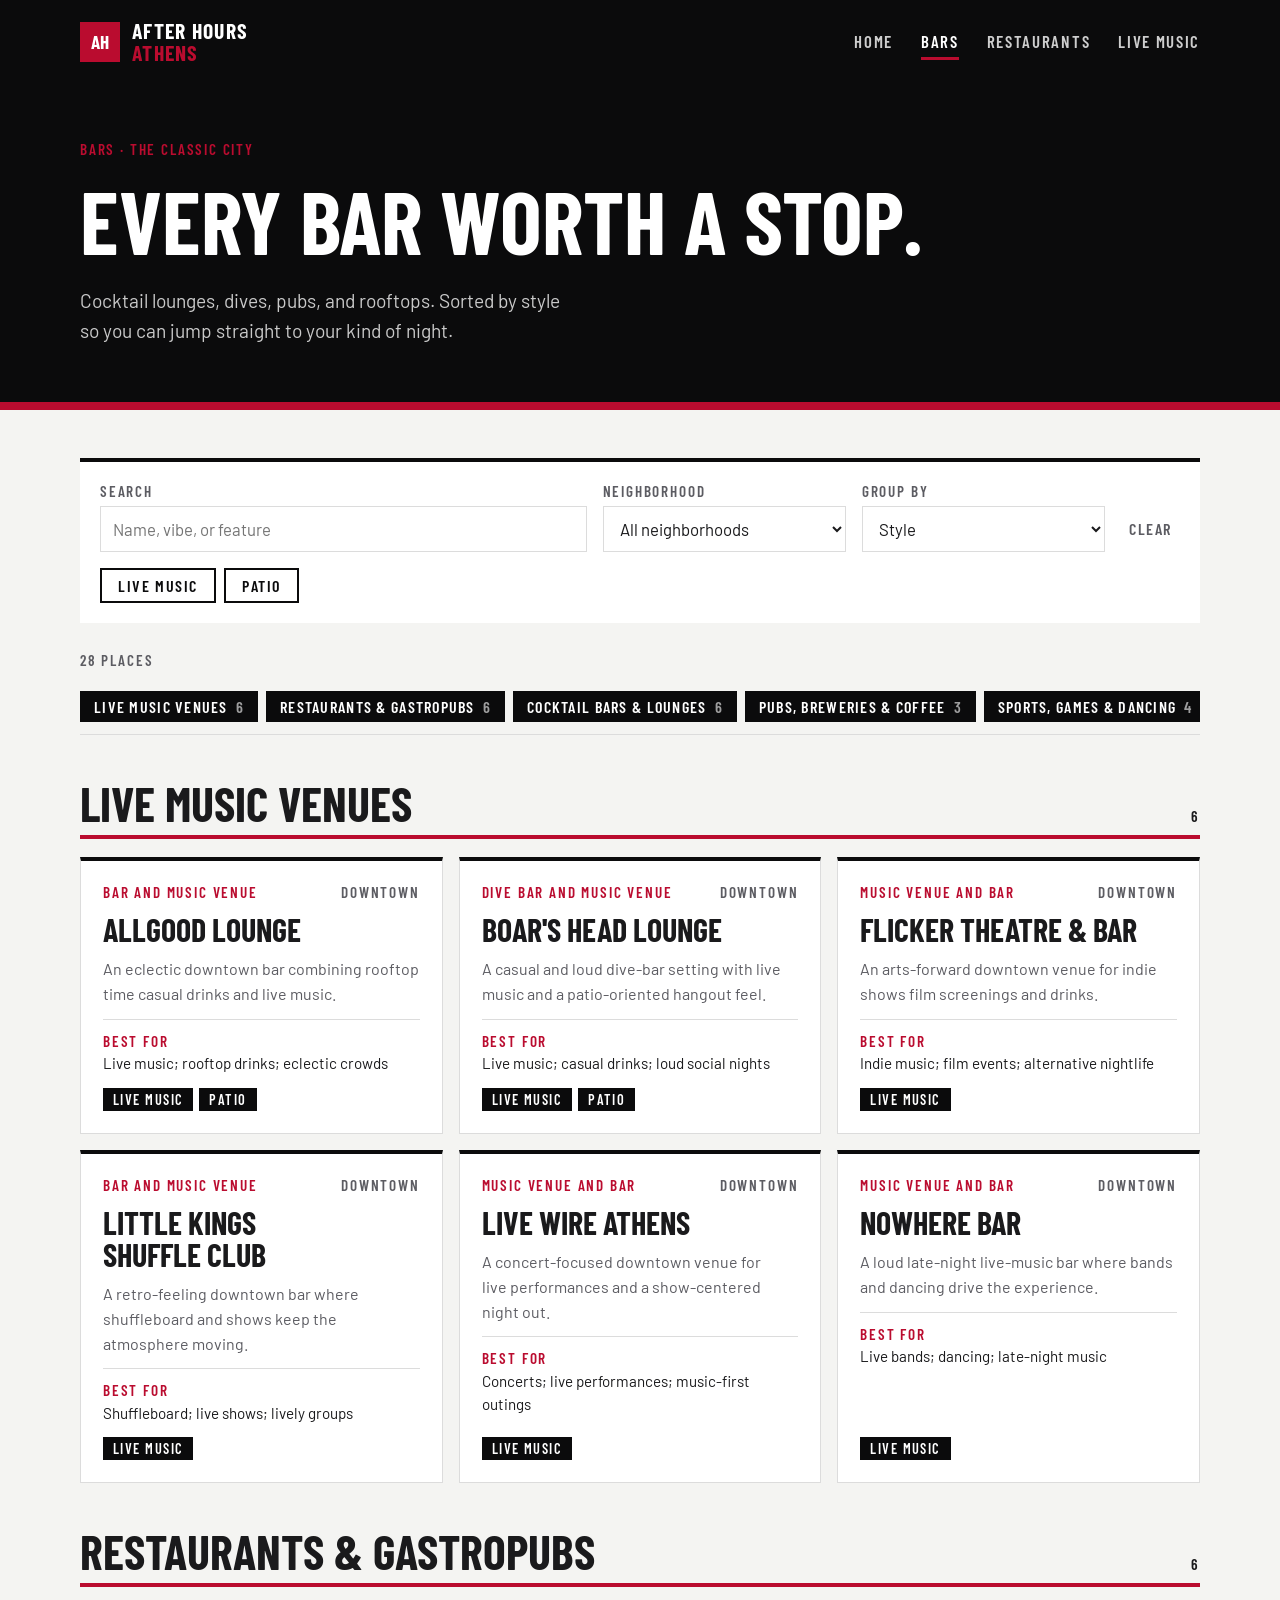
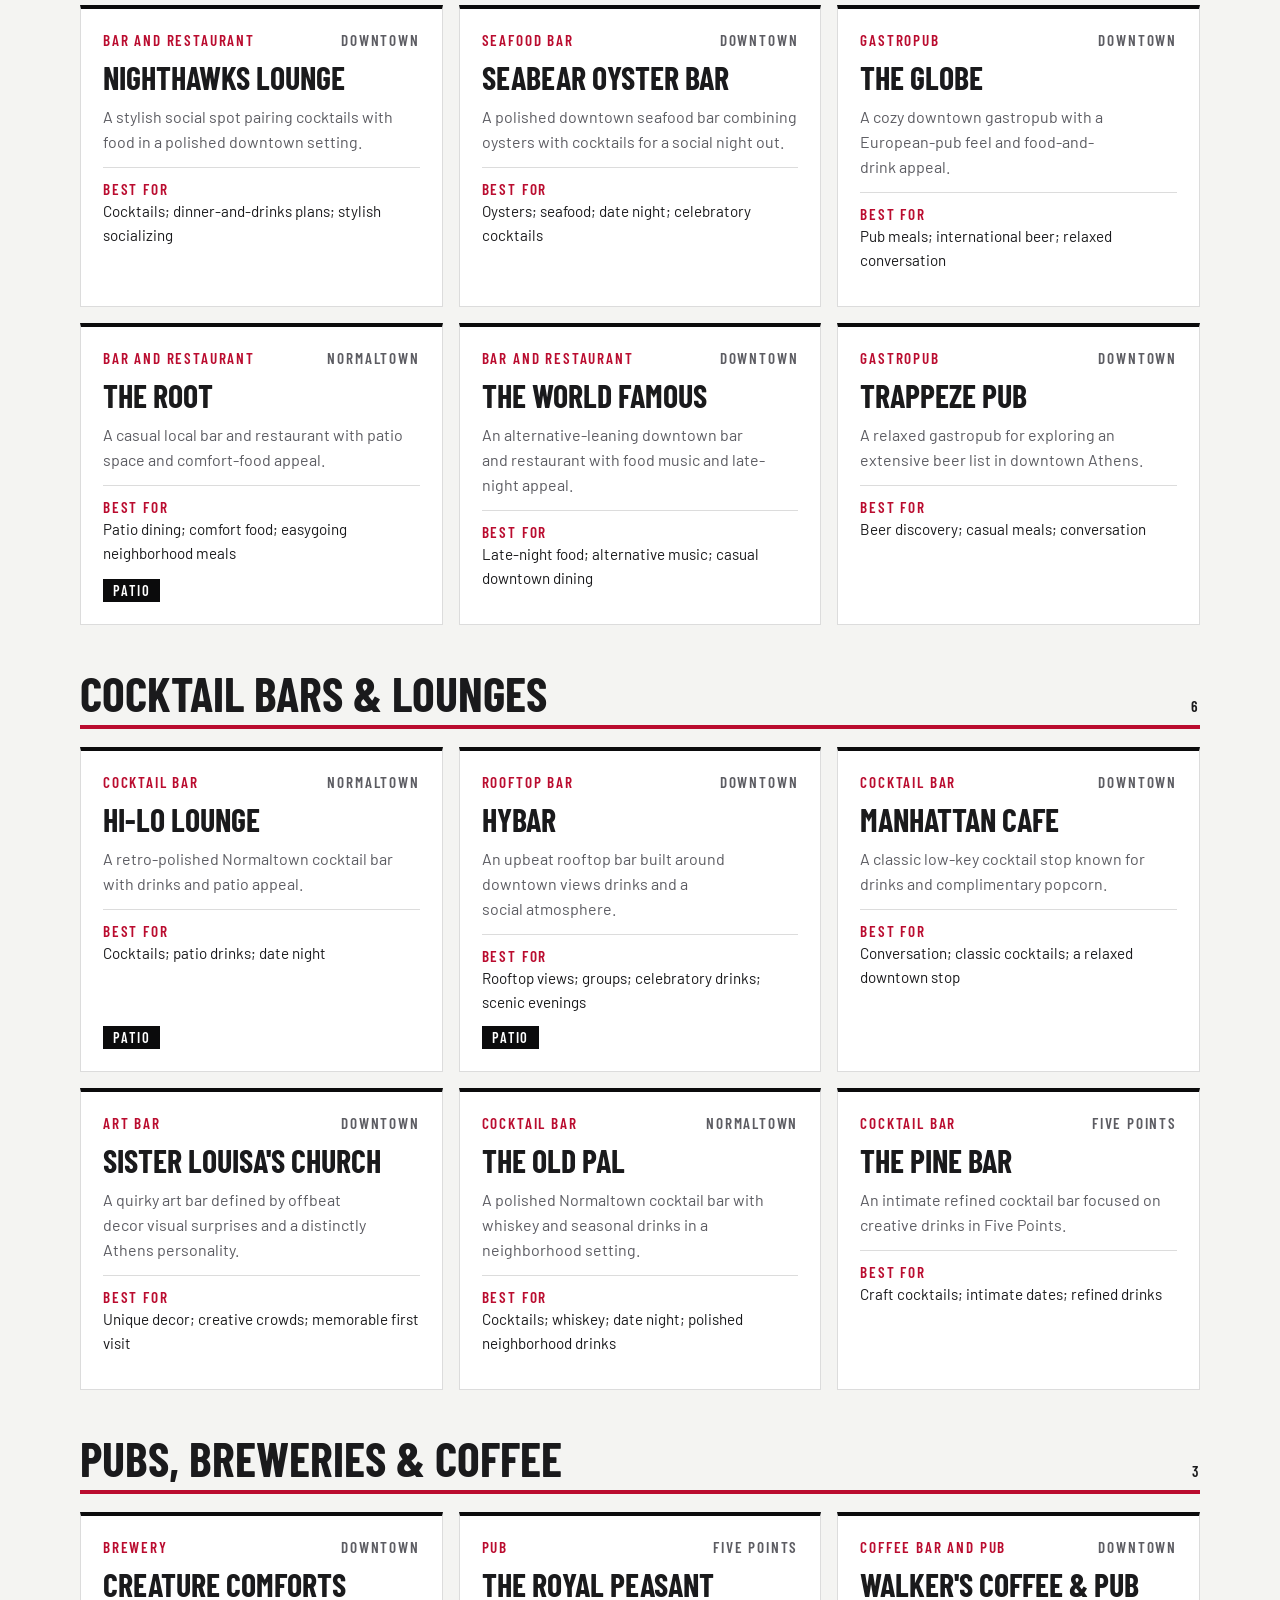
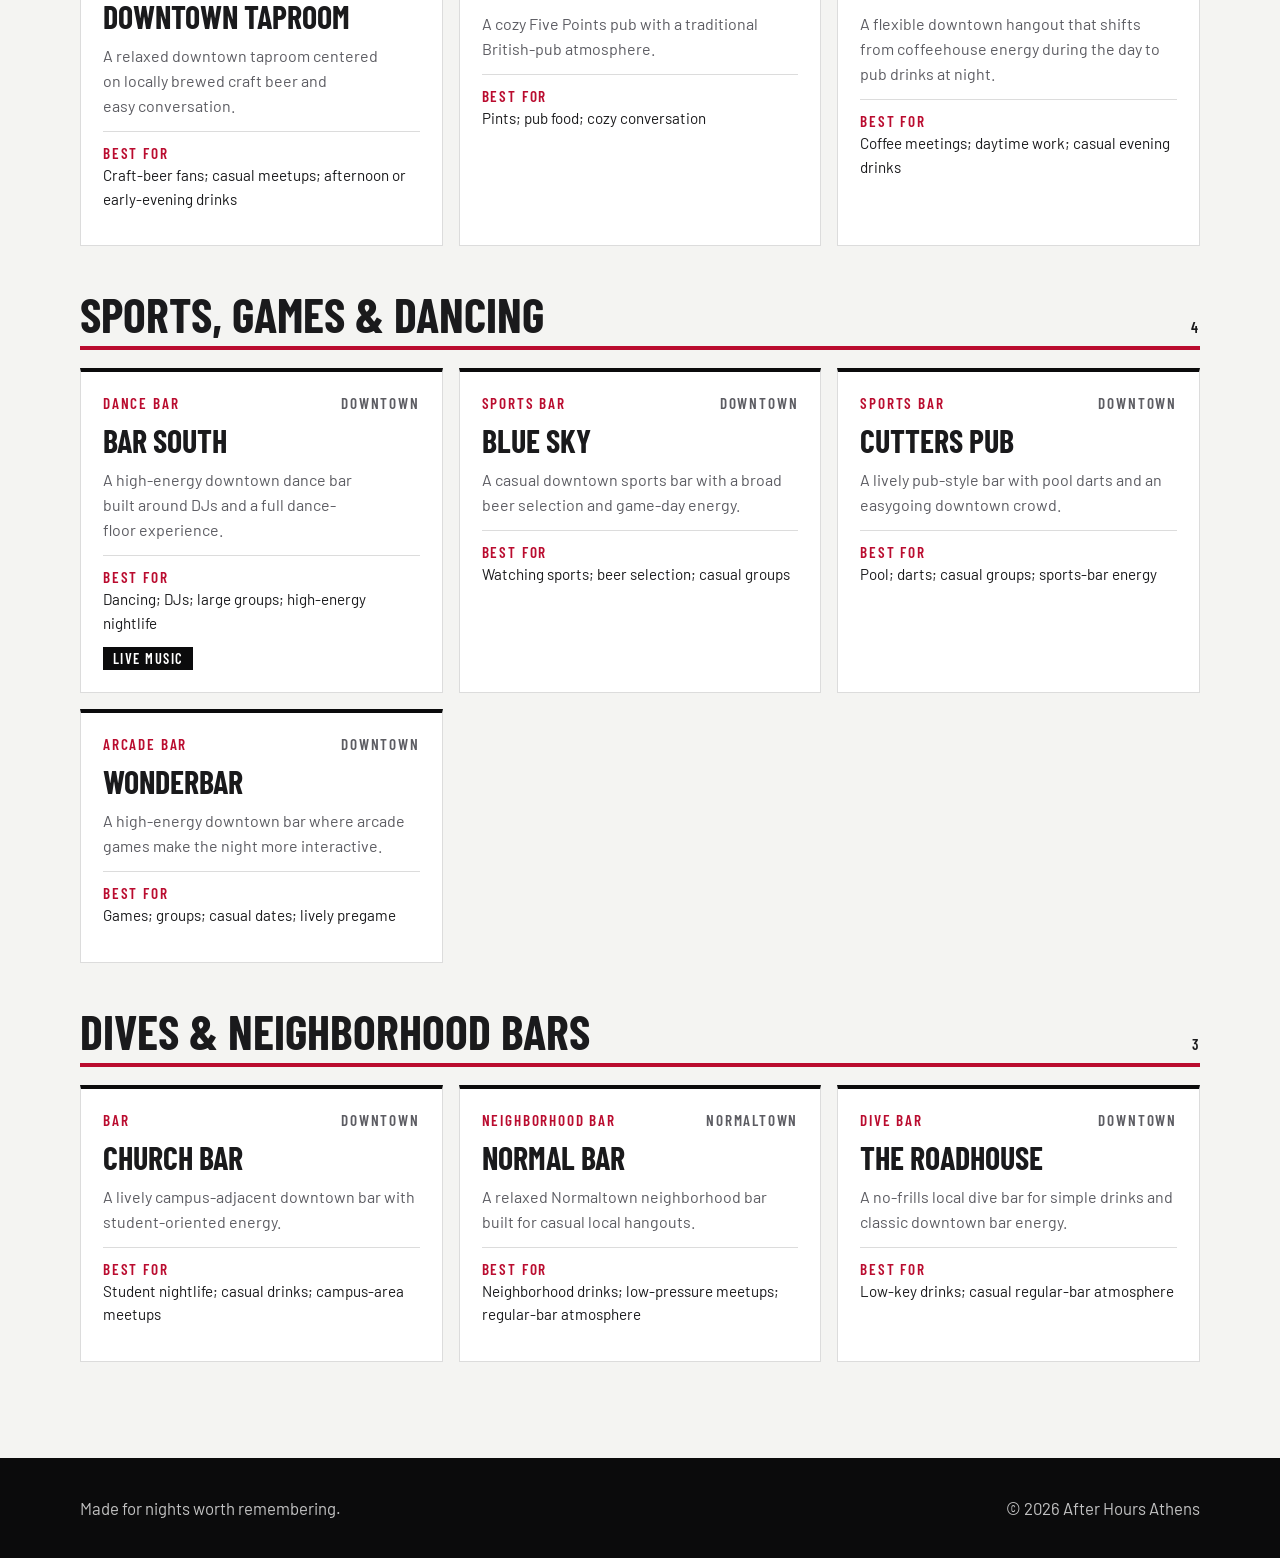
==== bars.html @ 32755e95 "fix pathing" ====
<!DOCTYPE html>
<html lang="en">
<head>
  <meta charset="UTF-8">
  <meta name="viewport" content="width=device-width, initial-scale=1.0">
  <meta name="description" content="A curated guide to bars, restaurants, and live music in Athens, Georgia.">
  <title>Bars in Athens, GA | After Hours Athens</title>
  <link rel="preconnect" href="https://fonts.googleapis.com">
  <link rel="preconnect" href="https://fonts.gstatic.com" crossorigin>
  <link href="https://fonts.googleapis.com/css2?family=Barlow+Condensed:wght@600;700&family=Barlow:wght@400;500;600&display=swap" rel="stylesheet">
  <link rel="stylesheet" href="style.css">
  <script src="script.js" defer></script>
</head>
<body data-page="bars">
  <a class="skip-link" href="#main">Skip to content</a>
  <header class="site-header"><div class="container nav-wrap">
    <a class="brand" href="index.html" aria-label="After Hours Athens home"><span class="brand-mark" aria-hidden="true">AH</span><span>After Hours<em>Athens</em></span></a>
    <nav class="site-nav" aria-label="Primary"><a href="index.html">Home</a><a href="bars.html" aria-current="page">Bars</a><a href="restaurants.html">Restaurants</a><a href="live-music.html">Live music</a></nav>
  </div></header>
  <main id="main">
    <section class="page-hero"><div class="container">
      <p class="eyebrow label">Bars · The Classic City</p>
      <h1>Every bar worth a stop.</h1>
      <p class="lead">Cocktail lounges, dives, pubs, and rooftops. Sorted by style so you can jump straight to your kind of night.</p>
    </div></section>
    <section class="container guide">
      <div class="filter-panel">
        <div class="field search"><label class="label" for="searchInput">Search</label><input id="searchInput" type="search" placeholder="Name, vibe, or feature" autocomplete="off"></div>
        <div class="field"><label class="label" for="hoodFilter">Neighborhood</label><select id="hoodFilter"></select></div>
        <div class="field"><label class="label" for="groupBy">Group by</label>
          <select id="groupBy"><option value="style">Style</option><option value="hood">Neighborhood</option><option value="alpha">A to Z</option></select></div>
        <button class="clear-button" id="clearFilters" type="button">Clear</button>
        <div class="pills">
          <button class="pill" id="musicPill" type="button" aria-pressed="false">Live music</button>
          <button class="pill" id="patioPill" type="button" aria-pressed="false">Patio</button>
        </div>
      </div>
      <p class="result-count label" id="resultCount" aria-live="polite">Loading…</p>
      <nav class="jump-nav" id="jumpNav" aria-label="Jump to a group"></nav>
      <div id="results"></div>
    </section>
  </main>
  <footer class="site-footer"><div class="container footer-wrap"><p>Made for nights worth remembering.</p><p>© <span id="currentYear"></span> After Hours Athens</p></div></footer>
</body>
</html>
---- style.css ----
/* ==========================================================
   After Hours Athens — style.css
   Theme: Athens red + black + white. One accent, two fonts.
   1 Tokens · 2 Base · 3 Header · 4 Heroes · 5 Filters
   6 Index chips · 7 Groups & cards · 8 Footer · 9 Responsive
   ========================================================== */

/* ---------- 1. Tokens ---------- */
:root {
  --red: #ba0c2f;
  --black: #0b0b0c;
  --ink: #1a1a1c;
  --grey: #5c5c62;
  --line: #dcdcdc;
  --white: #ffffff;
  --bg: #f4f4f2;

  --display: "Barlow Condensed", "Arial Narrow", sans-serif;
  --body: "Barlow", system-ui, sans-serif;
}

/* ---------- 2. Base ---------- */
* { box-sizing: border-box; }
html { scroll-behavior: smooth; scroll-padding-top: 80px; }
body { margin: 0; color: var(--ink); background: var(--bg); font: 400 1.05rem/1.55 var(--body); -webkit-font-smoothing: antialiased; }
h1, h2, h3 { margin: 0; font-family: var(--display); font-weight: 700; line-height: 1; text-transform: uppercase; text-wrap: balance; }
p { margin: 0; text-wrap: pretty; }
a { color: inherit; text-decoration: none; }
button, input, select { font: inherit; }
.container { width: min(1120px, calc(100% - 48px)); margin-inline: auto; }
.label { font: 600 0.95rem/1.2 var(--display); letter-spacing: 0.12em; text-transform: uppercase; }
.sr-only { position: absolute; width: 1px; height: 1px; overflow: hidden; clip: rect(0, 0, 0, 0); }
.skip-link { position: fixed; top: 12px; left: 12px; z-index: 99; padding: 10px 14px; color: var(--white); background: var(--red); transform: translateY(-150%); }
.skip-link:focus { transform: none; }

/* ---------- 3. Header ---------- */
.site-header { position: absolute; top: 0; z-index: 5; width: 100%; color: var(--white); }
.nav-wrap { display: flex; align-items: center; justify-content: space-between; min-height: 84px; gap: 24px; }
.brand { display: flex; align-items: center; gap: 12px; font: 700 1.35rem/1 var(--display); letter-spacing: 0.06em; text-transform: uppercase; }
.brand-mark { display: grid; width: 40px; aspect-ratio: 1; place-items: center; color: var(--white); background: var(--red); font-size: 1.2rem; letter-spacing: 0; }
.brand em { display: block; color: var(--red); font-style: normal; }
.site-nav { display: flex; gap: 28px; }
.site-nav a { padding: 6px 0; border-bottom: 3px solid transparent; font: 600 1.05rem var(--display); letter-spacing: 0.1em; text-transform: uppercase; opacity: 0.8; }
.site-nav a:hover, .site-nav a[aria-current] { opacity: 1; }
.site-nav a[aria-current] { border-color: var(--red); }

/* ---------- 4. Heroes ---------- */
.hero, .page-hero { color: var(--white); background: var(--black); border-bottom: 8px solid var(--red); }
.hero { display: grid; min-height: 640px; align-items: center; }
.hero-content { padding: 130px 0 90px; }
.page-hero { padding: 140px 0 56px; }
.eyebrow { margin-bottom: 18px; color: var(--red); }
.hero h1 { font-size: clamp(4rem, 12vw, 9rem); letter-spacing: -0.01em; }
.page-hero h1 { font-size: clamp(3rem, 8vw, 5.5rem); }
.hero h1 em { color: var(--red); font-style: normal; }
.hero-copy, .lead { max-width: 500px; margin-top: 22px; color: rgba(255, 255, 255, 0.78); font-size: 1.2rem; }
.button { display: inline-block; margin-top: 30px; padding: 14px 28px; color: var(--white); background: var(--red); font: 700 1.15rem var(--display); letter-spacing: 0.1em; text-transform: uppercase; transition: background 150ms; }
.button:hover { background: var(--white); color: var(--red); }

/* Home page: three doorways */
.doorways { display: grid; grid-template-columns: repeat(3, 1fr); gap: 20px; padding: 72px 0 96px; }
.doorway { display: flex; min-height: 240px; flex-direction: column; padding: 28px; color: var(--white); background: var(--black); border-bottom: 6px solid var(--red); transition: transform 150ms, background 150ms; }
.doorway:hover { background: var(--red); transform: translateY(-4px); }
.doorway .label { color: rgba(255, 255, 255, 0.7); }
.doorway h2 { margin: 10px 0; font-size: 3.2rem; }
.doorway p { color: rgba(255, 255, 255, 0.8); }
.doorway .go { margin-top: auto; padding-top: 18px; font: 700 1.1rem var(--display); letter-spacing: 0.1em; text-transform: uppercase; }

/* ---------- 5. Filters ---------- */
.guide { padding: 48px 0 96px; }
.filter-panel { display: grid; grid-template-columns: 2fr 1fr 1fr auto; gap: 16px; align-items: end; padding: 20px; background: var(--white); border-top: 4px solid var(--black); }
.field { display: grid; gap: 6px; }
.field .label { color: var(--grey); }
.field input, .field select { width: 100%; height: 46px; padding: 0 12px; border: 1px solid var(--line); border-radius: 0; color: var(--ink); background: var(--white); }
:focus-visible { outline: 3px solid var(--red); outline-offset: 2px; }
.clear-button { height: 46px; padding: 0 8px; border: 0; color: var(--grey); background: none; font: 600 1rem var(--display); letter-spacing: 0.1em; text-transform: uppercase; cursor: pointer; }
.clear-button:hover { color: var(--red); }
.pills { display: flex; grid-column: 1 / -1; gap: 8px; }
.pill { padding: 6px 16px; border: 2px solid var(--black); color: var(--black); background: var(--white); font: 600 1rem var(--display); letter-spacing: 0.1em; text-transform: uppercase; cursor: pointer; }
.pill[aria-pressed="true"] { border-color: var(--red); color: var(--white); background: var(--red); }
.result-count { margin: 28px 0 10px; color: var(--grey); }

/* ---------- 6. Index chips (sticky) ---------- */
.jump-nav { position: sticky; top: 0; z-index: 4; display: flex; gap: 8px; padding: 12px 0; overflow-x: auto; background: var(--bg); border-bottom: 1px solid var(--line); }
.jump-nav a { display: flex; flex: none; gap: 8px; padding: 6px 14px; color: var(--white); background: var(--black); font: 600 1rem var(--display); letter-spacing: 0.08em; text-transform: uppercase; }
.jump-nav a:hover { background: var(--red); }
.jump-nav b { font-weight: 600; opacity: 0.6; }

/* ---------- 7. Groups & cards ---------- */
.group { padding-top: 44px; }
.group-header { display: flex; align-items: baseline; justify-content: space-between; margin-bottom: 18px; padding-bottom: 8px; border-bottom: 4px solid var(--red); }
.group-header h2 { font-size: clamp(2rem, 4vw, 3rem); }
.venue-grid { display: grid; grid-template-columns: repeat(3, 1fr); gap: 16px; }
.venue-card { display: flex; flex-direction: column; gap: 12px; padding: 22px; background: var(--white); border: 1px solid var(--line); border-top: 4px solid var(--black); transition: border-color 150ms, transform 150ms; }
.venue-card:hover { border-top-color: var(--red); transform: translateY(-3px); }
.venue-meta { display: flex; justify-content: space-between; gap: 12px; color: var(--grey); }
.venue-type { color: var(--red); }
.venue-card h3 { font-size: 2rem; }
.venue-summary { color: var(--grey); font-size: 1rem; }
.facts { margin: 0; padding-top: 12px; border-top: 1px solid var(--line); font-size: 0.95rem; }
.facts dt { color: var(--red); }
.facts dd { margin: 2px 0 0; }
.tags { display: flex; flex-wrap: wrap; gap: 6px; margin: auto 0 0; padding: 0; list-style: none; }
.tags li { padding: 3px 10px; color: var(--white); background: var(--black); font: 600 0.9rem var(--display); letter-spacing: 0.1em; text-transform: uppercase; }
.message { grid-column: 1 / -1; padding: 48px 0; color: var(--grey); text-align: center; }

/* ---------- 8. Footer ---------- */
.site-footer { color: rgba(255, 255, 255, 0.75); background: var(--black); }
.footer-wrap { display: flex; align-items: center; justify-content: space-between; min-height: 100px; gap: 24px; }

/* ---------- 9. Responsive ---------- */
@media (max-width: 900px) {
  .filter-panel { grid-template-columns: 1fr 1fr; }
  .field.search { grid-column: 1 / -1; }
  .venue-grid, .doorways { grid-template-columns: repeat(2, 1fr); }
}
@media (max-width: 620px) {
  .container { width: calc(100% - 32px); }
  .site-nav { gap: 14px; }
  .site-nav a { font-size: 0.95rem; }
  .brand span:last-child { display: none; }
  .filter-panel, .venue-grid, .doorways { grid-template-columns: 1fr; }
  .footer-wrap { flex-direction: column; align-items: flex-start; padding: 24px 0; }
}
@media (prefers-reduced-motion: reduce) { html { scroll-behavior: auto; } * { transition: none !important; } }
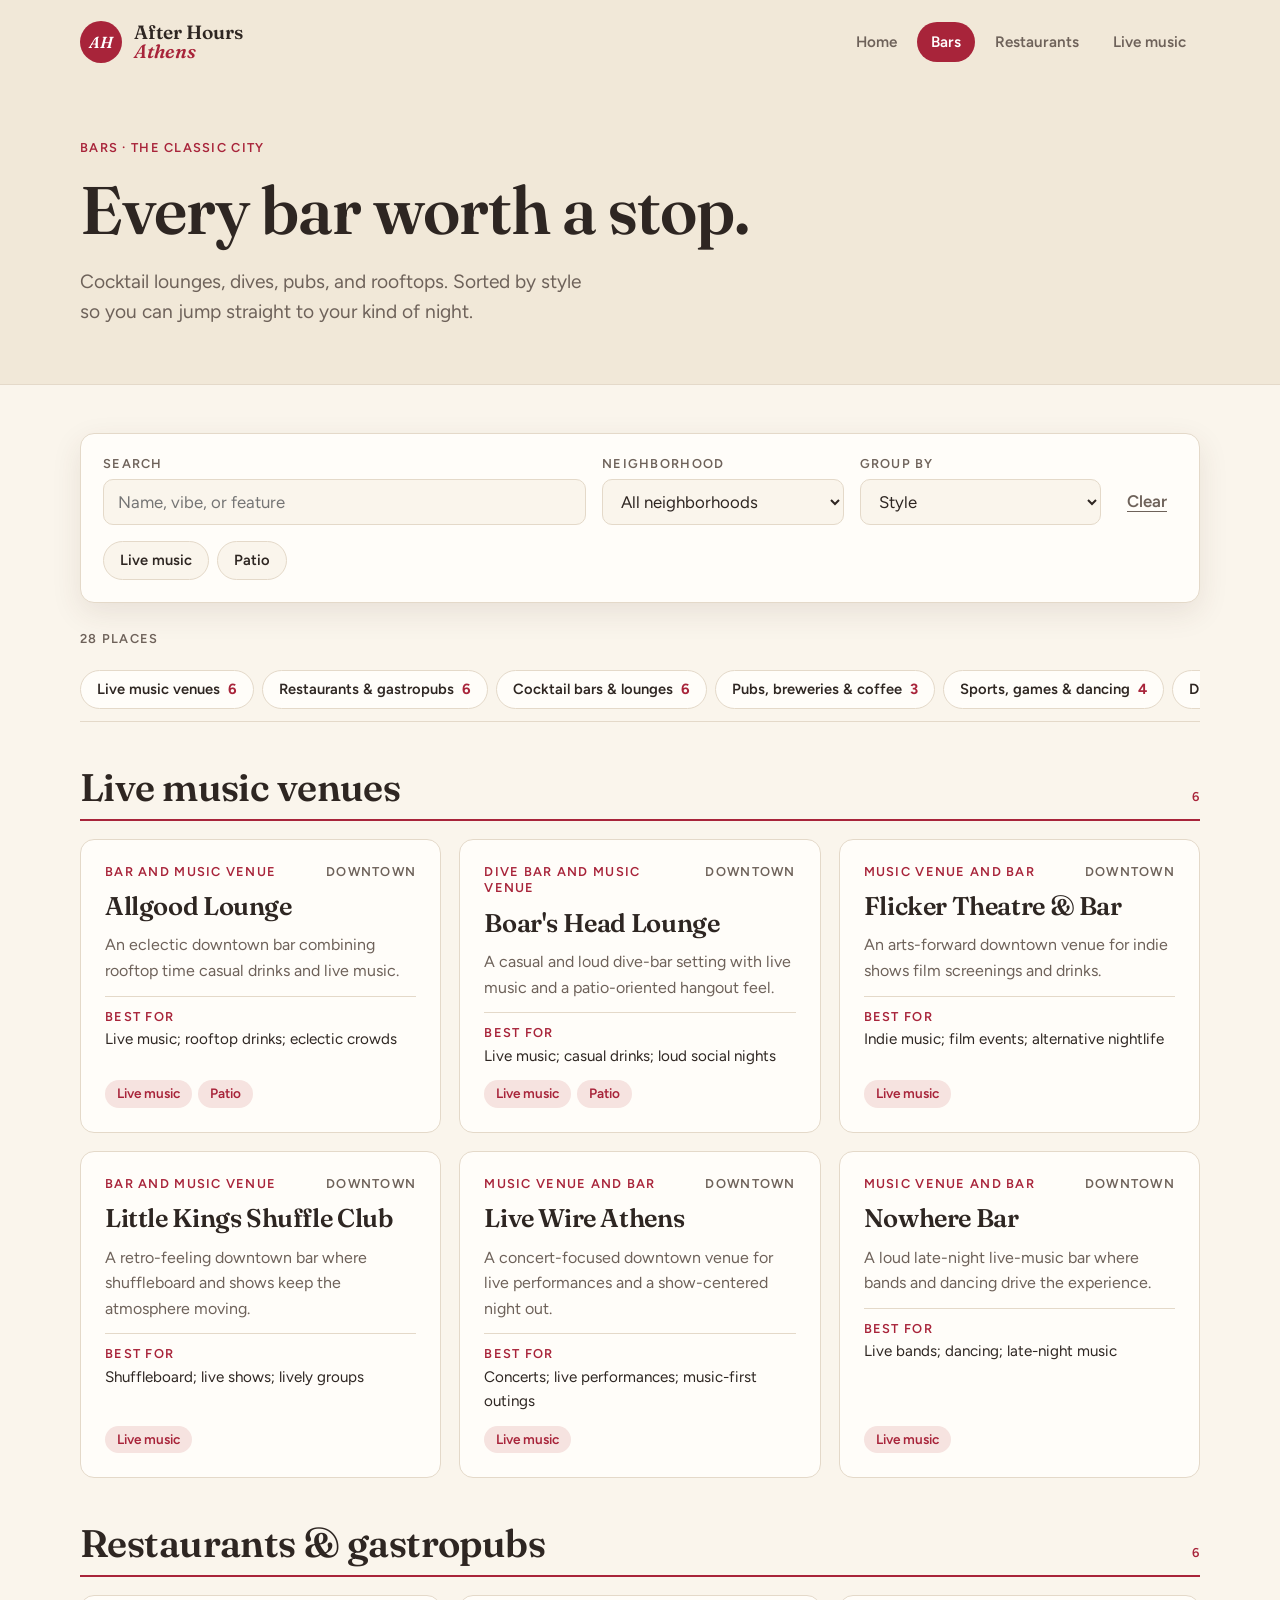
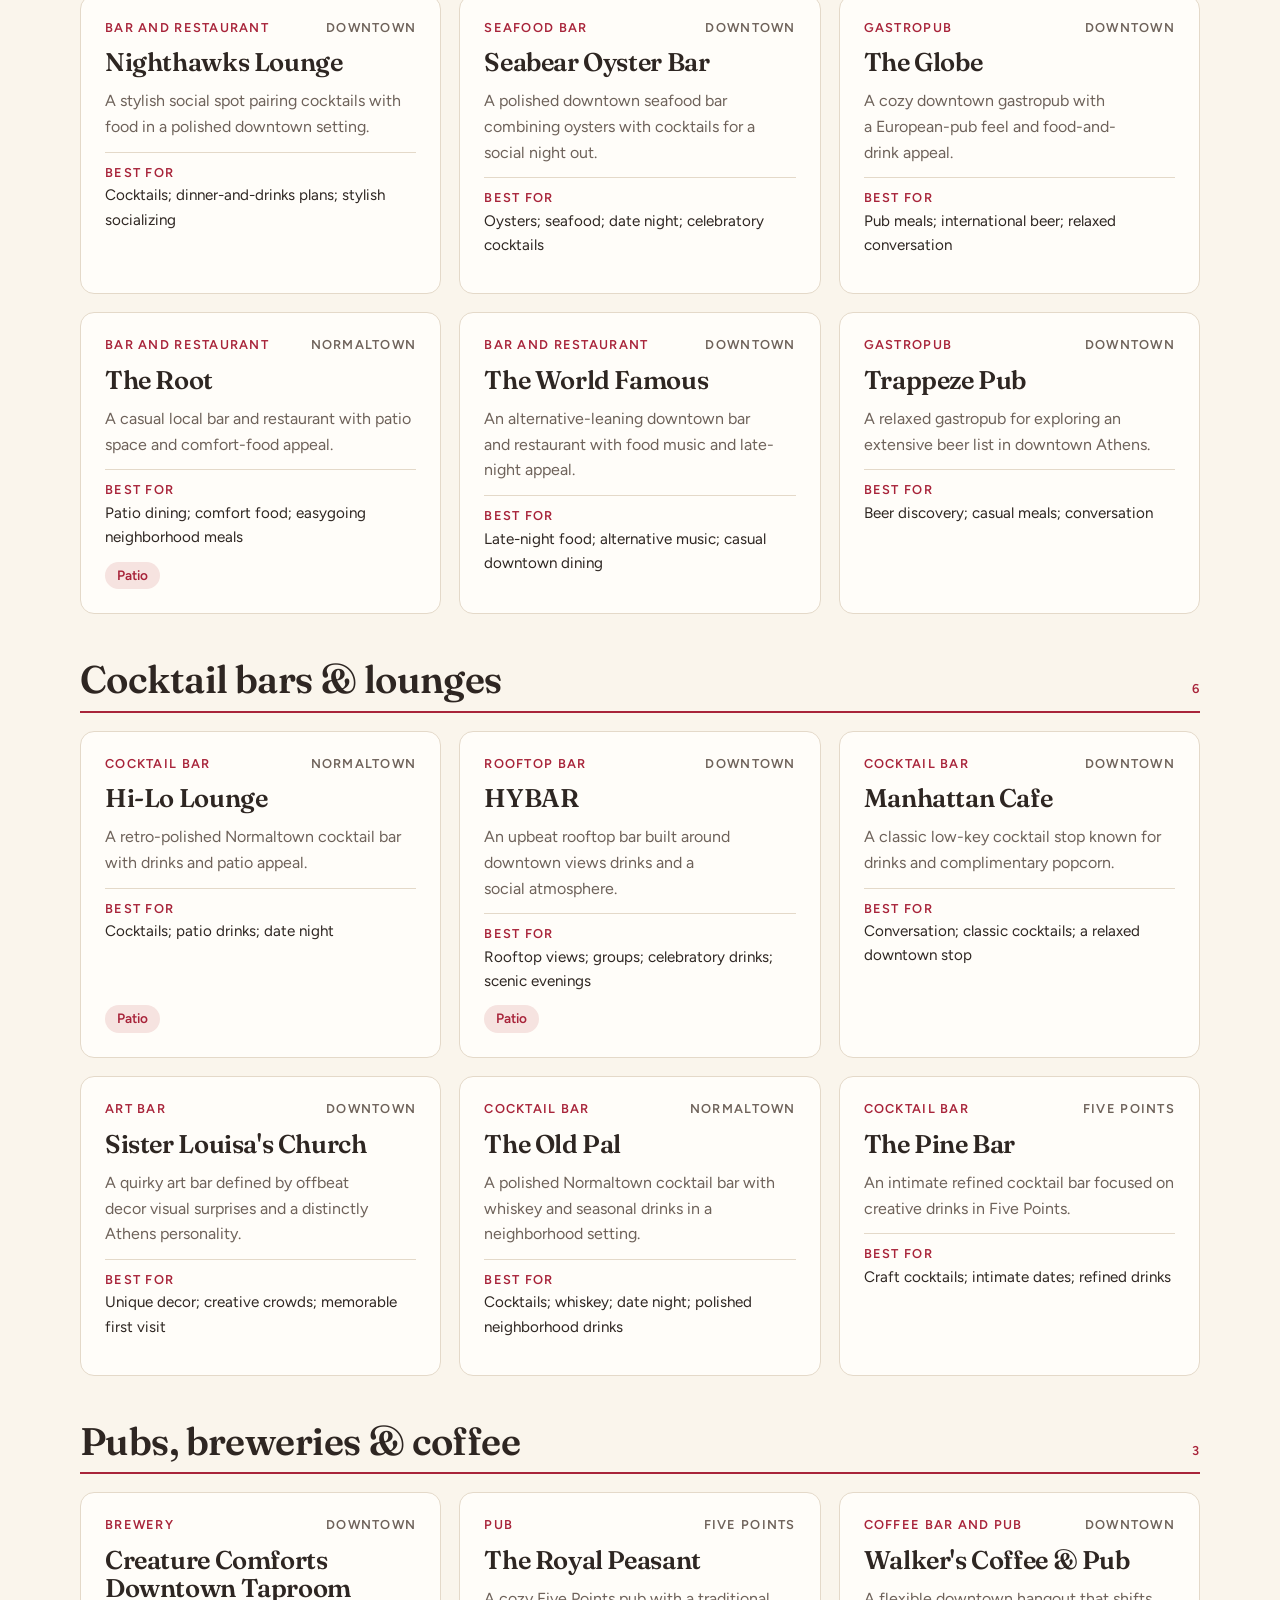
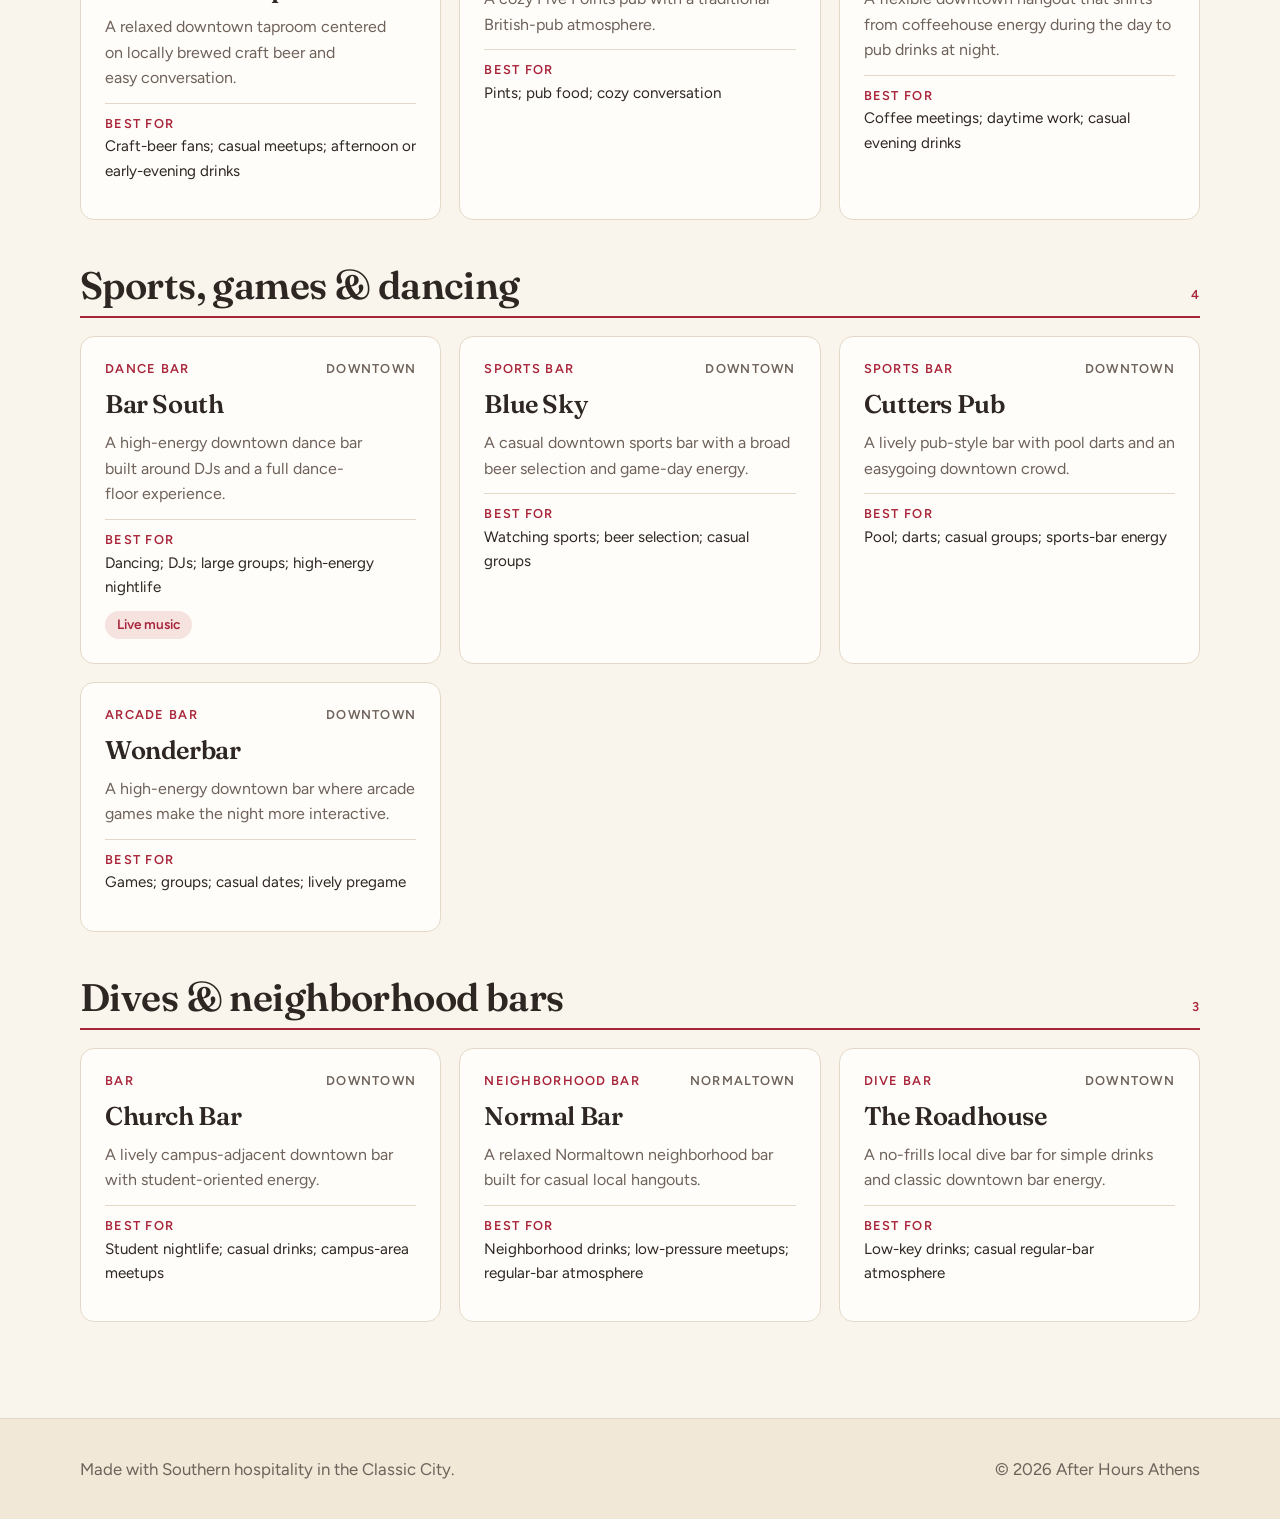
==== commit b86636cc: "move files again" ====
--- a/bars.html
+++ b/bars.html
@@ -7,7 +7,7 @@
   <title>Bars in Athens, GA | After Hours Athens</title>
   <link rel="preconnect" href="https://fonts.googleapis.com">
   <link rel="preconnect" href="https://fonts.gstatic.com" crossorigin>
-  <link href="https://fonts.googleapis.com/css2?family=Barlow+Condensed:wght@600;700&family=Barlow:wght@400;500;600&display=swap" rel="stylesheet">
+  <link href="https://fonts.googleapis.com/css2?family=Fraunces:ital,opsz,wght@0,9..144,500;0,9..144,600;1,9..144,500;1,9..144,600&family=Figtree:wght@400;500;600;700&display=swap" rel="stylesheet">
   <link rel="stylesheet" href="style.css">
   <script src="script.js" defer></script>
 </head>
@@ -40,6 +40,6 @@
       <div id="results"></div>
     </section>
   </main>
-  <footer class="site-footer"><div class="container footer-wrap"><p>Made for nights worth remembering.</p><p>© <span id="currentYear"></span> After Hours Athens</p></div></footer>
+  <footer class="site-footer"><div class="container footer-wrap"><p>Made with Southern hospitality in the Classic City.</p><p>© <span id="currentYear"></span> After Hours Athens</p></div></footer>
 </body>
 </html>
--- a/style.css
+++ b/style.css
@@ -1,111 +1,117 @@
 /* ==========================================================
    After Hours Athens — style.css
-   Theme: Athens red + black + white. One accent, two fonts.
+   Theme: warm Southern hospitality. Cream paper, brick red,
+   soft brown ink. One accent colour, two fonts.
    1 Tokens · 2 Base · 3 Header · 4 Heroes · 5 Filters
    6 Index chips · 7 Groups & cards · 8 Footer · 9 Responsive
    ========================================================== */
 
 /* ---------- 1. Tokens ---------- */
 :root {
-  --red: #ba0c2f;
-  --black: #0b0b0c;
-  --ink: #1a1a1c;
-  --grey: #5c5c62;
-  --line: #dcdcdc;
-  --white: #ffffff;
-  --bg: #f4f4f2;
+  --red: #a8243a;        /* warm Athens red */
+  --red-soft: #f6e3e0;   /* light blush for highlights */
+  --ink: #2e2622;        /* soft brown-black for text */
+  --muted: #6e625a;      /* secondary text */
+  --line: #e4d9c9;       /* borders */
+  --cream: #faf5ec;      /* page background */
+  --paper: #fffdf9;      /* cards */
+  --porch: #f1e8d8;      /* hero + footer background */
 
-  --display: "Barlow Condensed", "Arial Narrow", sans-serif;
-  --body: "Barlow", system-ui, sans-serif;
+  --display: "Fraunces", Georgia, serif;
+  --body: "Figtree", system-ui, sans-serif;
+
+  --radius: 14px;
+  --shadow: 0 10px 30px rgba(74, 52, 36, 0.10);
 }
 
 /* ---------- 2. Base ---------- */
 * { box-sizing: border-box; }
 html { scroll-behavior: smooth; scroll-padding-top: 80px; }
-body { margin: 0; color: var(--ink); background: var(--bg); font: 400 1.05rem/1.55 var(--body); -webkit-font-smoothing: antialiased; }
-h1, h2, h3 { margin: 0; font-family: var(--display); font-weight: 700; line-height: 1; text-transform: uppercase; text-wrap: balance; }
+body { margin: 0; color: var(--ink); background: var(--cream); font: 400 1.05rem/1.6 var(--body); -webkit-font-smoothing: antialiased; }
+h1, h2, h3 { margin: 0; font-family: var(--display); font-weight: 600; line-height: 1.1; letter-spacing: -0.015em; text-wrap: balance; }
 p { margin: 0; text-wrap: pretty; }
 a { color: inherit; text-decoration: none; }
 button, input, select { font: inherit; }
 .container { width: min(1120px, calc(100% - 48px)); margin-inline: auto; }
-.label { font: 600 0.95rem/1.2 var(--display); letter-spacing: 0.12em; text-transform: uppercase; }
+.label { font: 600 0.8rem/1.3 var(--body); letter-spacing: 0.1em; text-transform: uppercase; }
 .sr-only { position: absolute; width: 1px; height: 1px; overflow: hidden; clip: rect(0, 0, 0, 0); }
-.skip-link { position: fixed; top: 12px; left: 12px; z-index: 99; padding: 10px 14px; color: var(--white); background: var(--red); transform: translateY(-150%); }
+.skip-link { position: fixed; top: 12px; left: 12px; z-index: 99; padding: 10px 14px; color: #fff; background: var(--red); transform: translateY(-150%); }
 .skip-link:focus { transform: none; }
+:focus-visible { outline: 3px solid var(--red); outline-offset: 2px; }
 
 /* ---------- 3. Header ---------- */
-.site-header { position: absolute; top: 0; z-index: 5; width: 100%; color: var(--white); }
+.site-header { position: absolute; top: 0; z-index: 5; width: 100%; }
 .nav-wrap { display: flex; align-items: center; justify-content: space-between; min-height: 84px; gap: 24px; }
-.brand { display: flex; align-items: center; gap: 12px; font: 700 1.35rem/1 var(--display); letter-spacing: 0.06em; text-transform: uppercase; }
-.brand-mark { display: grid; width: 40px; aspect-ratio: 1; place-items: center; color: var(--white); background: var(--red); font-size: 1.2rem; letter-spacing: 0; }
-.brand em { display: block; color: var(--red); font-style: normal; }
-.site-nav { display: flex; gap: 28px; }
-.site-nav a { padding: 6px 0; border-bottom: 3px solid transparent; font: 600 1.05rem var(--display); letter-spacing: 0.1em; text-transform: uppercase; opacity: 0.8; }
-.site-nav a:hover, .site-nav a[aria-current] { opacity: 1; }
-.site-nav a[aria-current] { border-color: var(--red); }
+.brand { display: flex; align-items: center; gap: 12px; font: 600 1.2rem/1 var(--display); }
+.brand-mark { display: grid; width: 42px; aspect-ratio: 1; place-items: center; border-radius: 50%; color: #fff; background: var(--red); font-size: 1rem; font-style: italic; }
+.brand em { display: block; color: var(--red); font-style: italic; }
+.site-nav { display: flex; gap: 6px; }
+.site-nav a { padding: 8px 14px; border-radius: 99px; color: var(--muted); font-weight: 600; font-size: 0.95rem; transition: background 150ms, color 150ms; }
+.site-nav a:hover { color: var(--ink); background: rgba(168, 36, 58, 0.08); }
+.site-nav a[aria-current] { color: #fff; background: var(--red); }
 
 /* ---------- 4. Heroes ---------- */
-.hero, .page-hero { color: var(--white); background: var(--black); border-bottom: 8px solid var(--red); }
-.hero { display: grid; min-height: 640px; align-items: center; }
+.hero, .page-hero { background: var(--porch); border-bottom: 1px solid var(--line); }
+.hero { display: grid; min-height: 600px; align-items: center; }
 .hero-content { padding: 130px 0 90px; }
 .page-hero { padding: 140px 0 56px; }
-.eyebrow { margin-bottom: 18px; color: var(--red); }
-.hero h1 { font-size: clamp(4rem, 12vw, 9rem); letter-spacing: -0.01em; }
-.page-hero h1 { font-size: clamp(3rem, 8vw, 5.5rem); }
-.hero h1 em { color: var(--red); font-style: normal; }
-.hero-copy, .lead { max-width: 500px; margin-top: 22px; color: rgba(255, 255, 255, 0.78); font-size: 1.2rem; }
-.button { display: inline-block; margin-top: 30px; padding: 14px 28px; color: var(--white); background: var(--red); font: 700 1.15rem var(--display); letter-spacing: 0.1em; text-transform: uppercase; transition: background 150ms; }
-.button:hover { background: var(--white); color: var(--red); }
+.eyebrow { margin-bottom: 16px; color: var(--red); }
+.hero h1 { font-size: clamp(3.4rem, 9vw, 6.5rem); line-height: 1; }
+.page-hero h1 { font-size: clamp(2.6rem, 6vw, 4.2rem); }
+.hero h1 em { color: var(--red); font-weight: 500; }
+.hero-copy, .lead { max-width: 520px; margin-top: 20px; color: var(--muted); font-size: 1.2rem; }
+.button { display: inline-block; margin-top: 30px; padding: 14px 28px; border-radius: 99px; color: #fff; background: var(--red); font-weight: 600; box-shadow: var(--shadow); transition: transform 150ms; }
+.button:hover { transform: translateY(-2px); }
 
 /* Home page: three doorways */
-.doorways { display: grid; grid-template-columns: repeat(3, 1fr); gap: 20px; padding: 72px 0 96px; }
-.doorway { display: flex; min-height: 240px; flex-direction: column; padding: 28px; color: var(--white); background: var(--black); border-bottom: 6px solid var(--red); transition: transform 150ms, background 150ms; }
-.doorway:hover { background: var(--red); transform: translateY(-4px); }
-.doorway .label { color: rgba(255, 255, 255, 0.7); }
-.doorway h2 { margin: 10px 0; font-size: 3.2rem; }
-.doorway p { color: rgba(255, 255, 255, 0.8); }
-.doorway .go { margin-top: auto; padding-top: 18px; font: 700 1.1rem var(--display); letter-spacing: 0.1em; text-transform: uppercase; }
+.doorways { display: grid; grid-template-columns: repeat(3, 1fr); gap: 22px; padding: 72px 0 96px; }
+.doorway { display: flex; min-height: 240px; flex-direction: column; padding: 30px; border: 1px solid var(--line); border-top: 5px solid var(--red); border-radius: var(--radius); background: var(--paper); transition: transform 150ms, box-shadow 150ms; }
+.doorway:hover { transform: translateY(-4px); box-shadow: var(--shadow); }
+.doorway .label { color: var(--red); }
+.doorway h2 { margin: 10px 0; font-size: 2.4rem; }
+.doorway p { color: var(--muted); }
+.doorway .go { margin-top: auto; padding-top: 18px; color: var(--red); font-weight: 600; }
 
 /* ---------- 5. Filters ---------- */
 .guide { padding: 48px 0 96px; }
-.filter-panel { display: grid; grid-template-columns: 2fr 1fr 1fr auto; gap: 16px; align-items: end; padding: 20px; background: var(--white); border-top: 4px solid var(--black); }
+.filter-panel { display: grid; grid-template-columns: 2fr 1fr 1fr auto; gap: 16px; align-items: end; padding: 22px; border: 1px solid var(--line); border-radius: var(--radius); background: var(--paper); box-shadow: var(--shadow); }
 .field { display: grid; gap: 6px; }
-.field .label { color: var(--grey); }
-.field input, .field select { width: 100%; height: 46px; padding: 0 12px; border: 1px solid var(--line); border-radius: 0; color: var(--ink); background: var(--white); }
-:focus-visible { outline: 3px solid var(--red); outline-offset: 2px; }
-.clear-button { height: 46px; padding: 0 8px; border: 0; color: var(--grey); background: none; font: 600 1rem var(--display); letter-spacing: 0.1em; text-transform: uppercase; cursor: pointer; }
+.field .label { color: var(--muted); }
+.field input, .field select { width: 100%; height: 46px; padding: 0 14px; border: 1px solid var(--line); border-radius: 10px; color: var(--ink); background: var(--cream); }
+.clear-button { height: 46px; padding: 0 10px; border: 0; color: var(--muted); background: none; font-weight: 600; text-decoration: underline; text-underline-offset: 4px; cursor: pointer; }
 .clear-button:hover { color: var(--red); }
 .pills { display: flex; grid-column: 1 / -1; gap: 8px; }
-.pill { padding: 6px 16px; border: 2px solid var(--black); color: var(--black); background: var(--white); font: 600 1rem var(--display); letter-spacing: 0.1em; text-transform: uppercase; cursor: pointer; }
-.pill[aria-pressed="true"] { border-color: var(--red); color: var(--white); background: var(--red); }
-.result-count { margin: 28px 0 10px; color: var(--grey); }
+.pill { padding: 7px 16px; border: 1px solid var(--line); border-radius: 99px; color: var(--ink); background: var(--cream); font-weight: 600; font-size: 0.92rem; cursor: pointer; }
+.pill[aria-pressed="true"] { border-color: var(--red); color: #fff; background: var(--red); }
+.result-count { margin: 28px 0 10px; color: var(--muted); }
 
 /* ---------- 6. Index chips (sticky) ---------- */
-.jump-nav { position: sticky; top: 0; z-index: 4; display: flex; gap: 8px; padding: 12px 0; overflow-x: auto; background: var(--bg); border-bottom: 1px solid var(--line); }
-.jump-nav a { display: flex; flex: none; gap: 8px; padding: 6px 14px; color: var(--white); background: var(--black); font: 600 1rem var(--display); letter-spacing: 0.08em; text-transform: uppercase; }
-.jump-nav a:hover { background: var(--red); }
-.jump-nav b { font-weight: 600; opacity: 0.6; }
+.jump-nav { position: sticky; top: 0; z-index: 4; display: flex; gap: 8px; padding: 12px 0; overflow-x: auto; background: var(--cream); border-bottom: 1px solid var(--line); }
+.jump-nav a { display: flex; flex: none; gap: 8px; padding: 7px 16px; border: 1px solid var(--line); border-radius: 99px; background: var(--paper); font-weight: 600; font-size: 0.92rem; }
+.jump-nav a:hover { border-color: var(--red); color: var(--red); background: var(--red-soft); }
+.jump-nav b { color: var(--red); font-weight: 700; }
 
 /* ---------- 7. Groups & cards ---------- */
 .group { padding-top: 44px; }
-.group-header { display: flex; align-items: baseline; justify-content: space-between; margin-bottom: 18px; padding-bottom: 8px; border-bottom: 4px solid var(--red); }
-.group-header h2 { font-size: clamp(2rem, 4vw, 3rem); }
-.venue-grid { display: grid; grid-template-columns: repeat(3, 1fr); gap: 16px; }
-.venue-card { display: flex; flex-direction: column; gap: 12px; padding: 22px; background: var(--white); border: 1px solid var(--line); border-top: 4px solid var(--black); transition: border-color 150ms, transform 150ms; }
-.venue-card:hover { border-top-color: var(--red); transform: translateY(-3px); }
-.venue-meta { display: flex; justify-content: space-between; gap: 12px; color: var(--grey); }
+.group-header { display: flex; align-items: baseline; justify-content: space-between; margin-bottom: 18px; padding-bottom: 10px; border-bottom: 2px solid var(--red); }
+.group-header h2 { font-size: clamp(1.8rem, 3.5vw, 2.4rem); }
+.group-header .label { color: var(--red); }
+.venue-grid { display: grid; grid-template-columns: repeat(3, 1fr); gap: 18px; }
+.venue-card { display: flex; flex-direction: column; gap: 12px; padding: 24px; border: 1px solid var(--line); border-radius: var(--radius); background: var(--paper); transition: transform 150ms, box-shadow 150ms, border-color 150ms; }
+.venue-card:hover { border-color: var(--red); box-shadow: var(--shadow); transform: translateY(-3px); }
+.venue-meta { display: flex; justify-content: space-between; gap: 12px; color: var(--muted); }
 .venue-type { color: var(--red); }
-.venue-card h3 { font-size: 2rem; }
-.venue-summary { color: var(--grey); font-size: 1rem; }
+.venue-card h3 { font-size: 1.6rem; }
+.venue-summary { color: var(--muted); font-size: 1rem; }
 .facts { margin: 0; padding-top: 12px; border-top: 1px solid var(--line); font-size: 0.95rem; }
 .facts dt { color: var(--red); }
 .facts dd { margin: 2px 0 0; }
 .tags { display: flex; flex-wrap: wrap; gap: 6px; margin: auto 0 0; padding: 0; list-style: none; }
-.tags li { padding: 3px 10px; color: var(--white); background: var(--black); font: 600 0.9rem var(--display); letter-spacing: 0.1em; text-transform: uppercase; }
-.message { grid-column: 1 / -1; padding: 48px 0; color: var(--grey); text-align: center; }
+.tags li { padding: 3px 12px; border-radius: 99px; color: var(--red); background: var(--red-soft); font-weight: 600; font-size: 0.85rem; }
+.message { grid-column: 1 / -1; padding: 48px 0; color: var(--muted); text-align: center; }
 
 /* ---------- 8. Footer ---------- */
-.site-footer { color: rgba(255, 255, 255, 0.75); background: var(--black); }
+.site-footer { color: var(--muted); background: var(--porch); border-top: 1px solid var(--line); }
 .footer-wrap { display: flex; align-items: center; justify-content: space-between; min-height: 100px; gap: 24px; }
 
 /* ---------- 9. Responsive ---------- */
@@ -116,8 +122,8 @@
 }
 @media (max-width: 620px) {
   .container { width: calc(100% - 32px); }
-  .site-nav { gap: 14px; }
-  .site-nav a { font-size: 0.95rem; }
+  .site-nav { gap: 2px; }
+  .site-nav a { padding: 6px 10px; font-size: 0.85rem; }
   .brand span:last-child { display: none; }
   .filter-panel, .venue-grid, .doorways { grid-template-columns: 1fr; }
   .footer-wrap { flex-direction: column; align-items: flex-start; padding: 24px 0; }
